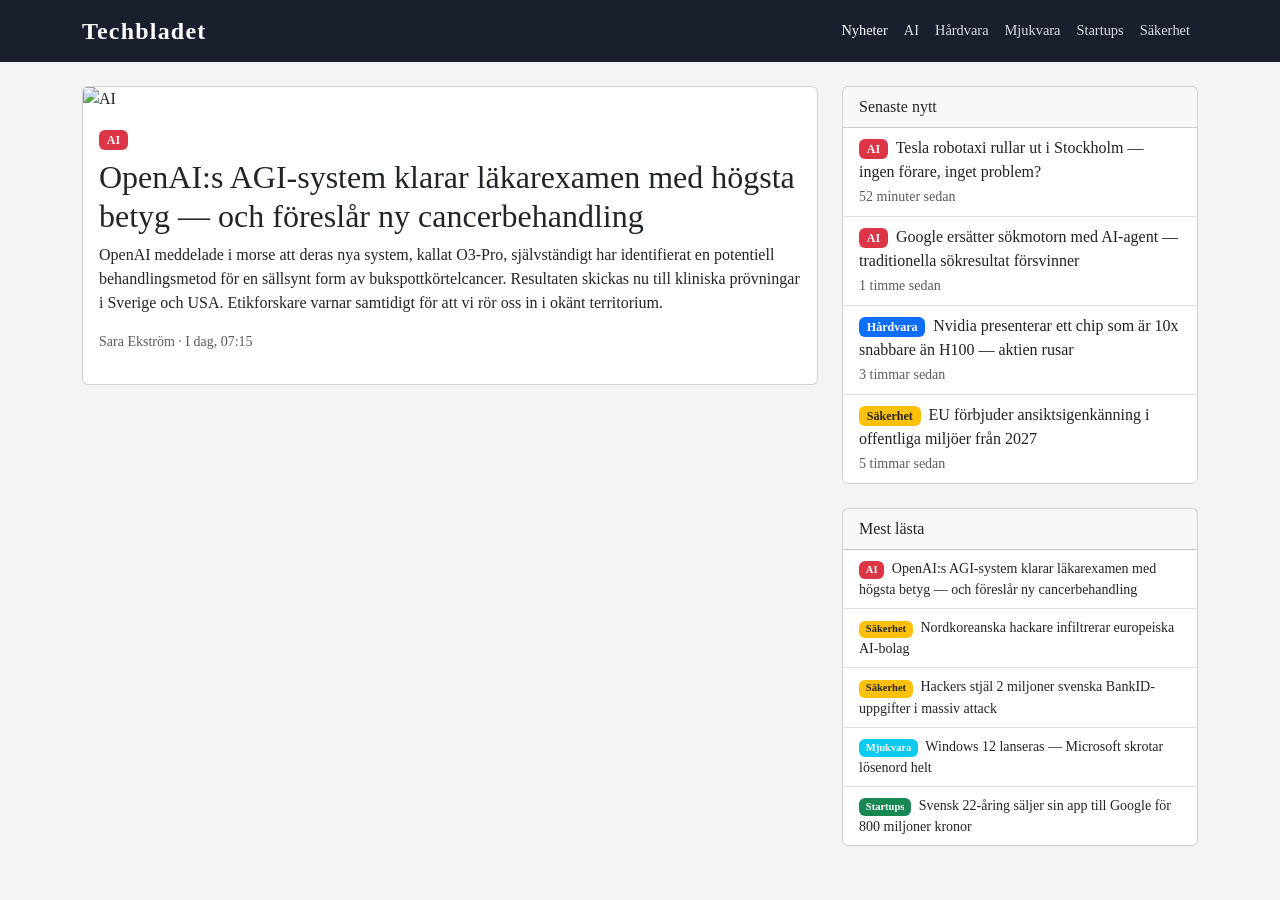
==== index.html @ de8d26e8 "add hero article & side bar" ====
<!DOCTYPE html>
<html lang="sv">
<head>
    <meta charset="UTF-8">
    <meta name="viewport" content="width=device-width, initial-scale=1.0">
    <title>Techbladet</title>
    <link
      href="https://cdn.jsdelivr.net/npm/bootstrap@5.3.3/dist/css/bootstrap.min.css"
      rel="stylesheet"
    />
    <link rel="stylesheet" href="style.css" />
</head>
<body>

        <!-- NAVBAR -->
    <nav class="navbar navbar-expand-md">
      <div class="container">
        <a class="navbar-brand" href="#">Techbladet</a>
        <button
          class="navbar-toggler"
          type="button"
          data-bs-toggle="collapse"
          data-bs-target="#nav"
          aria-controls="nav"
          aria-expanded="false"
          aria-label="Öppna meny"
        >
          <span class="navbar-toggler-icon"></span>
        </button>
        <div class="collapse navbar-collapse" id="nav">
          <ul class="navbar-nav ms-auto">
            <li class="nav-item"><a class="nav-link active" href="#">Nyheter</a></li>
            <li class="nav-item"><a class="nav-link" href="#">AI</a></li>
            <li class="nav-item"><a class="nav-link" href="#">Hårdvara</a></li>
            <li class="nav-item"><a class="nav-link" href="#">Mjukvara</a></li>
            <li class="nav-item"><a class="nav-link" href="#">Startups</a></li>
            <li class="nav-item"><a class="nav-link" href="#">Säkerhet</a></li>
          </ul>
        </div>
      </div>
    </nav>

    <!-- MAIN -->
    <main class="container my-4">
      <div class="row g-4">
 
        <!-- ARTIKLAR -->
        <div class="col-md-8">
 
          <!-- Hero artikel -->
          <a href="#" class="card-link">
          <article class="card mb-4">
            <img
              src="https://images.unsplash.com/photo-1677442135703-1787eea5ce01?w=800&q=80"
              class="card-img-top"
              alt="AI"
            />
            <div class="card-body">
              <span class="badge bg-danger mb-2">AI</span>
              <h2 class="card-title">OpenAI:s AGI-system klarar läkarexamen med högsta betyg — och föreslår ny cancerbehandling</h2>
              <p class="card-text">
                OpenAI meddelade i morse att deras nya system, kallat O3-Pro, självständigt
                har identifierat en potentiell behandlingsmetod för en sällsynt form av
                bukspottkörtelcancer. Resultaten skickas nu till kliniska prövningar i Sverige
                och USA. Etikforskare varnar samtidigt för att vi rör oss in i okänt territorium.
              </p>
              <p class="text-muted small">Sara Ekström &middot; I dag, 07:15</p>
            </div>
          </article>
        </a>
        </div>

                <!-- SIDEBAR -->
        <aside class="col-md-4">
 
          <!-- Senaste nytt -->
          <div class="card mb-4">
            <div class="card-header">Senaste nytt</div>
            <ul class="list-group list-group-flush">
              <li class="list-group-item">
                <span class="badge bg-danger me-1">AI</span>
                <a href="#">Tesla robotaxi rullar ut i Stockholm — ingen förare, inget problem?</a>
                  <br>
                  <small class="text-muted">52 minuter sedan</small>
              </li>
              <li class="list-group-item">
                <span class="badge bg-danger me-1">AI</span>
                <a href="#">Google ersätter sökmotorn med AI-agent — traditionella sökresultat försvinner</a>
                  <br>
                  <small class="text-muted">1 timme sedan</small>
              </li>
              <li class="list-group-item">
                <span class="badge bg-primary me-1">Hårdvara</span>
                <a href="#">Nvidia presenterar ett chip som är 10x snabbare än H100 — aktien rusar</a>
                  <br>
                  <small class="text-muted">3 timmar sedan</small>
              </li>
              <li class="list-group-item">
                <span class="badge bg-warning text-dark me-1">Säkerhet</span>
                <a href="#">EU förbjuder ansiktsigenkänning i offentliga miljöer från 2027</a>
                  <br>
                  <small class="text-muted">5 timmar sedan</small>
              </li>
            </ul>
          </div>
 
          <!-- Mest lästa -->
          <div class="card mb-4">
            <div class="card-header">Mest lästa</div>
            <ul class="list-group list-group-flush">
              <li class="list-group-item small">
                <span class="badge bg-danger me-1">AI</span>
                OpenAI:s AGI-system klarar läkarexamen med högsta betyg — och föreslår ny cancerbehandling
              </li>
              <li class="list-group-item small">
                <span class="badge bg-warning text-dark me-1">Säkerhet</span>
                Nordkoreanska hackare infiltrerar europeiska AI-bolag
              </li>
              <li class="list-group-item small">
                <span class="badge bg-warning text-dark me-1">Säkerhet</span>
                Hackers stjäl 2 miljoner svenska BankID-uppgifter i massiv attack
              </li>
              <li class="list-group-item small">
                <span class="badge bg-info me-1">Mjukvara</span>
                Windows 12 lanseras — Microsoft skrotar lösenord helt
              </li>
              <li class="list-group-item small">
                <span class="badge bg-success me-1">Startups</span>
                Svensk 22-åring säljer sin app till Google för 800 miljoner kronor
              </li>
              
            </ul>
          </div>
              </main>
    
</body>
</html>
---- style.css ----
body {
  background-color: #f4f4f4;
  font-family: Georgia, serif;
}

/* Navbar */
.navbar {
  background-color: #1a1f2e;
}

.navbar-brand {
  color: #fff;
  font-size: 1.5rem;
  font-weight: bold;
  letter-spacing: 0.05em;
}

.navbar-brand:hover {
  color: #fff;
}

.nav-link {
  color: rgba(255, 255, 255, 0.85) !important;
  font-size: 0.9rem;
}

.nav-link:hover,
.nav-link.active {
  color: #fff !important;
}

.navbar-toggler-icon {
  filter: invert(1);
}

.navbar-toggler {
  border-color: rgba(255, 255, 255, 0.4);
}

.nav-link:hover {
  text-decoration: underline;
}

/* Side Bar */
.list-group-item a {
  color: #222;
  text-decoration: none;
}

.list-group-item a:hover {
  text-decoration: underline;
}

/* Articles */
.card-link {
  text-decoration: none;
  color: inherit;
  display: block;
}

.card-link:hover .card {
  box-shadow: 0 4px 12px rgba(0, 0, 0, 0.15);
}

.card-link:hover .card-title {
  text-decoration: underline;
}
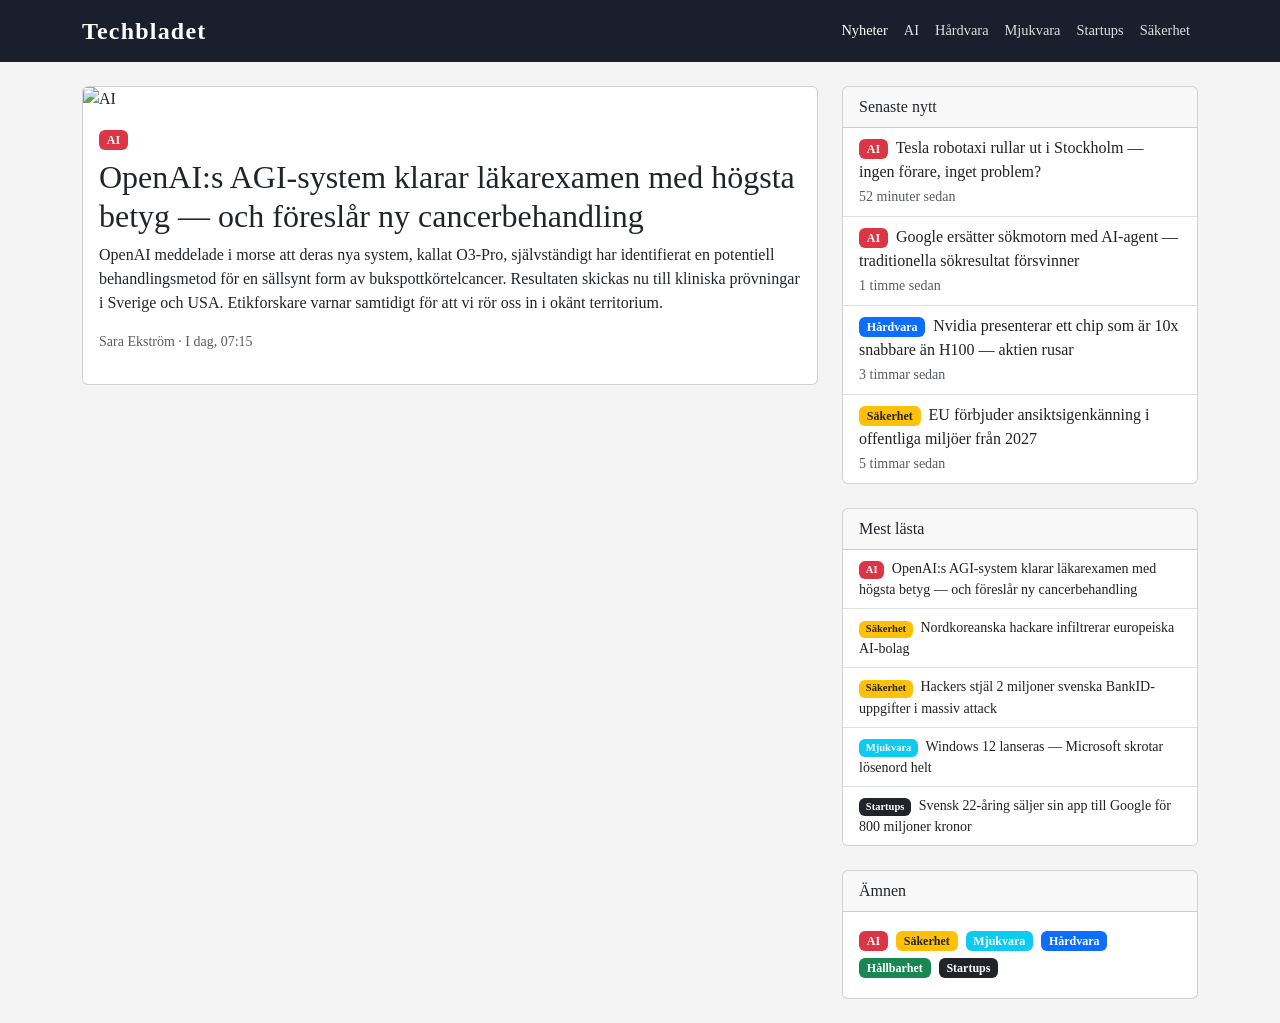
==== commit a39ac336: "add topics to side bar" ====
--- a/index.html
+++ b/index.html
@@ -110,26 +110,38 @@
             <ul class="list-group list-group-flush">
               <li class="list-group-item small">
                 <span class="badge bg-danger me-1">AI</span>
-                OpenAI:s AGI-system klarar läkarexamen med högsta betyg — och föreslår ny cancerbehandling
+                <a href="#">OpenAI:s AGI-system klarar läkarexamen med högsta betyg — och föreslår ny cancerbehandling</a>
               </li>
               <li class="list-group-item small">
                 <span class="badge bg-warning text-dark me-1">Säkerhet</span>
-                Nordkoreanska hackare infiltrerar europeiska AI-bolag
+                <a href="#">Nordkoreanska hackare infiltrerar europeiska AI-bolag</a>
               </li>
               <li class="list-group-item small">
                 <span class="badge bg-warning text-dark me-1">Säkerhet</span>
-                Hackers stjäl 2 miljoner svenska BankID-uppgifter i massiv attack
+                <a href="#">Hackers stjäl 2 miljoner svenska BankID-uppgifter i massiv attack</a>
               </li>
               <li class="list-group-item small">
                 <span class="badge bg-info me-1">Mjukvara</span>
-                Windows 12 lanseras — Microsoft skrotar lösenord helt
+                <a href="#">Windows 12 lanseras — Microsoft skrotar lösenord helt</a>
               </li>
               <li class="list-group-item small">
-                <span class="badge bg-success me-1">Startups</span>
-                Svensk 22-åring säljer sin app till Google för 800 miljoner kronor
+                <span class="badge bg-dark me-1">Startups</span>
+                <a href="#">Svensk 22-åring säljer sin app till Google för 800 miljoner kronor</a>
               </li>
-              
             </ul>
+          </div>
+
+                    <!-- Topics -->
+          <div class="card">
+            <div class="card-header">Ämnen</div>
+            <div class="card-body">
+              <a href="#" class="badge bg-danger me-1 mb-1">AI</a>
+              <a href="#" class="badge bg-warning text-dark me-1 mb-1">Säkerhet</a>
+              <a href="#" class="badge bg-info me-1 mb-1">Mjukvara</a>
+              <a href="#" class="badge bg-primary me-1 mb-1">Hårdvara</a>
+              <a href="#" class="badge bg-success me-1 mb-1">Hållbarhet</a>
+              <a href="#" class="badge bg-dark me-1 mb-1">Startups</a>
+            </div>
           </div>
               </main>
     
--- a/style.css
+++ b/style.css
@@ -51,6 +51,16 @@
   text-decoration: underline;
 }
 
+.badge {
+  text-decoration: none;
+}
+
+.badge:hover {
+  text-decoration: underline;
+  cursor: pointer;
+}
+
+
 /* Articles */
 .card-link {
   text-decoration: none;
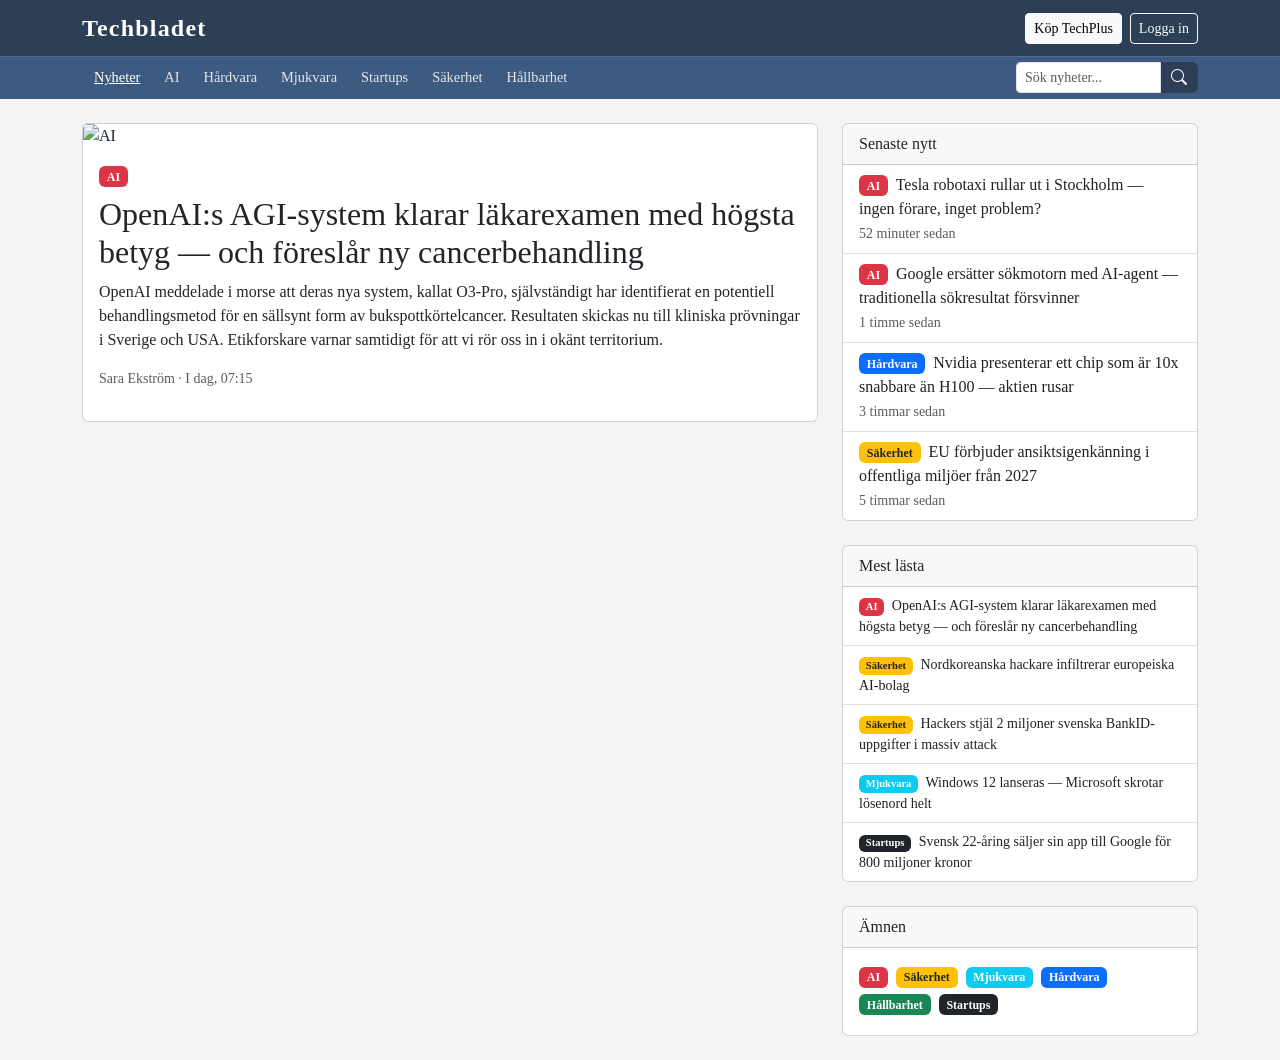
==== commit 85b3302b: "change nav bar position, add buttons & search field" ====
--- a/index.html
+++ b/index.html
@@ -4,41 +4,47 @@
     <meta charset="UTF-8">
     <meta name="viewport" content="width=device-width, initial-scale=1.0">
     <title>Techbladet</title>
-    <link
-      href="https://cdn.jsdelivr.net/npm/bootstrap@5.3.3/dist/css/bootstrap.min.css"
-      rel="stylesheet"
-    />
+<link
+  href="https://cdn.jsdelivr.net/npm/bootstrap@5.3.3/dist/css/bootstrap.min.css"
+  rel="stylesheet" />
+<link
+  href="https://cdn.jsdelivr.net/npm/bootstrap-icons@1.11.3/font/bootstrap-icons.min.css"
+  rel="stylesheet" />
     <link rel="stylesheet" href="style.css" />
 </head>
 <body>
 
-        <!-- NAVBAR -->
-    <nav class="navbar navbar-expand-md">
-      <div class="container">
-        <a class="navbar-brand" href="#">Techbladet</a>
-        <button
-          class="navbar-toggler"
-          type="button"
-          data-bs-toggle="collapse"
-          data-bs-target="#nav"
-          aria-controls="nav"
-          aria-expanded="false"
-          aria-label="Öppna meny"
-        >
-          <span class="navbar-toggler-icon"></span>
-        </button>
-        <div class="collapse navbar-collapse" id="nav">
-          <ul class="navbar-nav ms-auto">
-            <li class="nav-item"><a class="nav-link active" href="#">Nyheter</a></li>
-            <li class="nav-item"><a class="nav-link" href="#">AI</a></li>
-            <li class="nav-item"><a class="nav-link" href="#">Hårdvara</a></li>
-            <li class="nav-item"><a class="nav-link" href="#">Mjukvara</a></li>
-            <li class="nav-item"><a class="nav-link" href="#">Startups</a></li>
-            <li class="nav-item"><a class="nav-link" href="#">Säkerhet</a></li>
-          </ul>
-        </div>
-      </div>
-    </nav>
+<!-- HEADER -->
+<header class="site-header">
+  <div class="container d-flex justify-content-between align-items-center">
+    <a class="navbar-brand" href="#">Techbladet</a>
+    <div class="d-flex gap-2">
+      <a href="#" class="btn btn-light btn-sm">Köp TechPlus</a>
+      <a href="#" class="btn btn-outline-light btn-sm">Logga in</a>
+    </div>
+  </div>
+</header>
+
+<!-- NAV BAR -->
+<nav class="category-nav">
+  <div class="container d-flex justify-content-between align-items-center">
+    <ul class="nav">
+      <li class="nav-item"><a class="nav-link active" href="#">Nyheter</a></li>
+      <li class="nav-item"><a class="nav-link" href="#">AI</a></li>
+      <li class="nav-item"><a class="nav-link" href="#">Hårdvara</a></li>
+      <li class="nav-item"><a class="nav-link" href="#">Mjukvara</a></li>
+      <li class="nav-item"><a class="nav-link" href="#">Startups</a></li>
+      <li class="nav-item"><a class="nav-link" href="#">Säkerhet</a></li>
+      <li class="nav-item"><a class="nav-link" href="#">Hållbarhet</a></li>
+    </ul>
+<div class="input-group search-group">
+  <input type="search" class="form-control form-control-sm search-input" placeholder="Sök nyheter..." />
+  <span class="input-group-text search-icon">
+    <i class="bi bi-search"></i>
+  </span>
+</div>
+  </div>
+</nav>
 
     <!-- MAIN -->
     <main class="container my-4">
@@ -70,7 +76,7 @@
         </a>
         </div>
 
-                <!-- SIDEBAR -->
+                <!-- SIDE BAR -->
         <aside class="col-md-4">
  
           <!-- Senaste nytt -->
@@ -131,7 +137,7 @@
             </ul>
           </div>
 
-                    <!-- Topics -->
+                    <!-- Ämnen -->
           <div class="card">
             <div class="card-header">Ämnen</div>
             <div class="card-body">
--- a/style.css
+++ b/style.css
@@ -3,10 +3,13 @@
   font-family: Georgia, serif;
 }
 
+/* Header */
+.site-header {
+  background-color: #2d3f55;
+  padding: 10px 0;
+}
+
 /* Navbar */
-.navbar {
-  background-color: #1a1f2e;
-}
 
 .navbar-brand {
   color: #fff;
@@ -27,6 +30,7 @@
 .nav-link:hover,
 .nav-link.active {
   color: #fff !important;
+  text-decoration: underline;
 }
 
 .navbar-toggler-icon {
@@ -37,8 +41,33 @@
   border-color: rgba(255, 255, 255, 0.4);
 }
 
-.nav-link:hover {
+
+.category-nav {
+  background-color:#3d5a80;
+  border-top: 1px solid rgba(255, 255, 255, 0.1);
+}
+
+.category-nav .nav-link {
+  color: rgba(255, 255, 255, 0.85);
+  font-size: 0.9rem;
+  padding: 10px 12px;
+}
+
+.category-nav .nav-link:hover {
+  color: #fff;
   text-decoration: underline;
+}
+
+.search-group {
+  width: 182px;
+}
+
+.search-icon {
+  background-color: #2d3f55;
+  border-color: #2d3f55;
+  color: #fff;
+  padding: 0 10px;
+  cursor: pointer;
 }
 
 /* Side Bar */
@@ -61,7 +90,7 @@
 }
 
 
-/* Articles */
+/* Artiklar */
 .card-link {
   text-decoration: none;
   color: inherit;
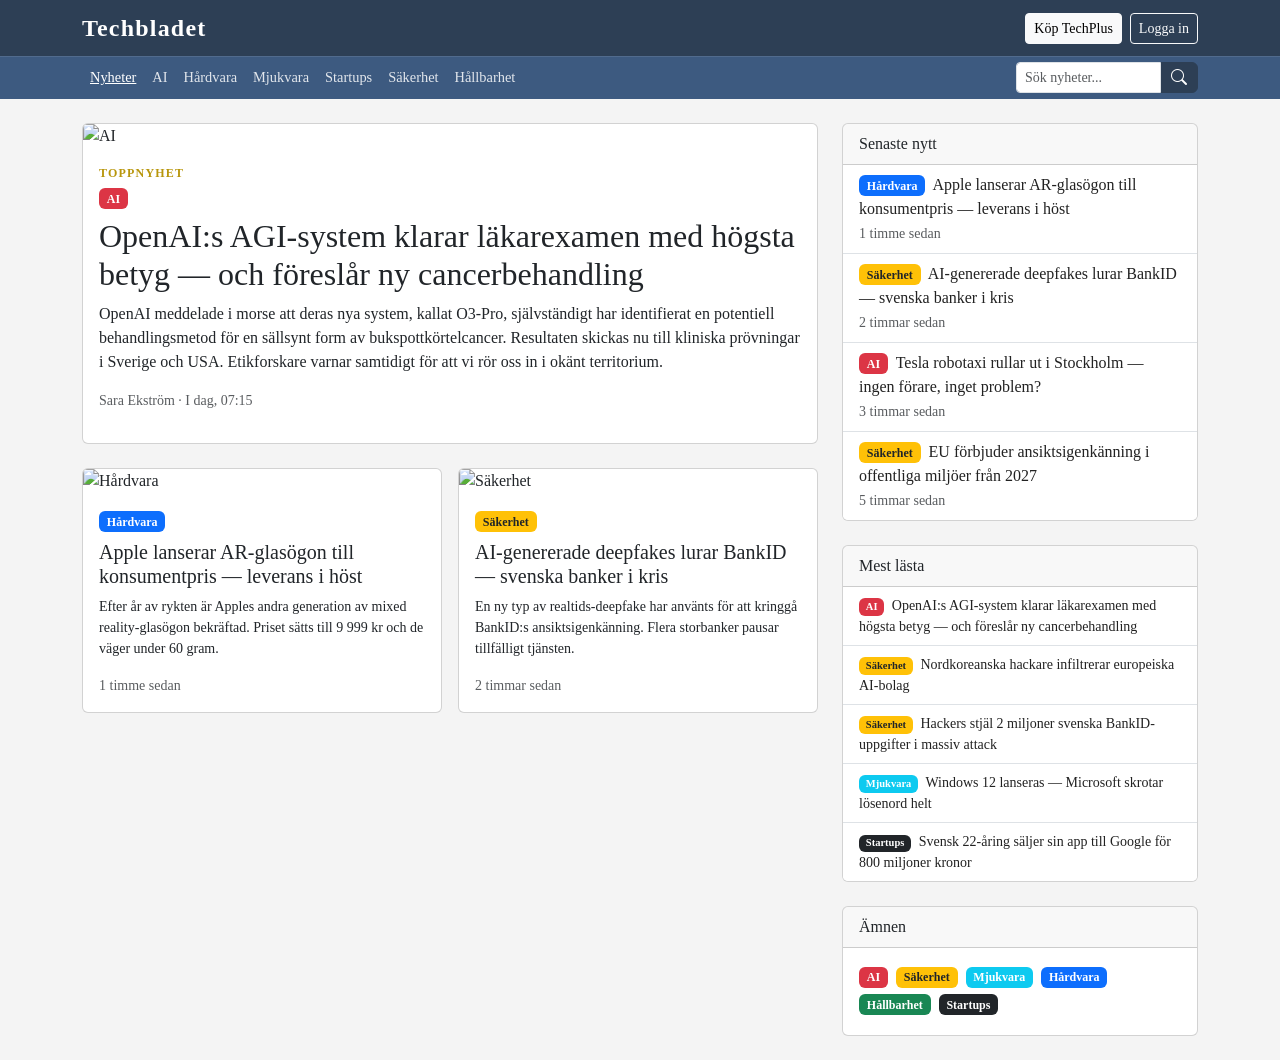
==== commit c5e5abee: "add two smaller articles & responsive design to nav bar" ====
--- a/index.html
+++ b/index.html
@@ -1,155 +1,265 @@
-<!DOCTYPE html>
+<!doctype html>
 <html lang="sv">
-<head>
-    <meta charset="UTF-8">
-    <meta name="viewport" content="width=device-width, initial-scale=1.0">
-    <title>Techbladet</title>
-<link
-  href="https://cdn.jsdelivr.net/npm/bootstrap@5.3.3/dist/css/bootstrap.min.css"
-  rel="stylesheet" />
-<link
-  href="https://cdn.jsdelivr.net/npm/bootstrap-icons@1.11.3/font/bootstrap-icons.min.css"
-  rel="stylesheet" />
+  <head>
+    <meta charset="UTF-8" />
+    <meta name="viewport" content="width=device-width, initial-scale=1.0" />
+    <title>Techbladet - senaste nyheterna om tech</title>
+    <link
+      href="https://cdn.jsdelivr.net/npm/bootstrap@5.3.3/dist/css/bootstrap.min.css"
+      rel="stylesheet"
+    />
+    <link
+      href="https://cdn.jsdelivr.net/npm/bootstrap-icons@1.11.3/font/bootstrap-icons.min.css"
+      rel="stylesheet"
+    />
     <link rel="stylesheet" href="style.css" />
-</head>
-<body>
-
-<!-- HEADER -->
-<header class="site-header">
-  <div class="container d-flex justify-content-between align-items-center">
-    <a class="navbar-brand" href="#">Techbladet</a>
-    <div class="d-flex gap-2">
-      <a href="#" class="btn btn-light btn-sm">Köp TechPlus</a>
-      <a href="#" class="btn btn-outline-light btn-sm">Logga in</a>
-    </div>
-  </div>
-</header>
-
-<!-- NAV BAR -->
-<nav class="category-nav">
-  <div class="container d-flex justify-content-between align-items-center">
-    <ul class="nav">
-      <li class="nav-item"><a class="nav-link active" href="#">Nyheter</a></li>
-      <li class="nav-item"><a class="nav-link" href="#">AI</a></li>
-      <li class="nav-item"><a class="nav-link" href="#">Hårdvara</a></li>
-      <li class="nav-item"><a class="nav-link" href="#">Mjukvara</a></li>
-      <li class="nav-item"><a class="nav-link" href="#">Startups</a></li>
-      <li class="nav-item"><a class="nav-link" href="#">Säkerhet</a></li>
-      <li class="nav-item"><a class="nav-link" href="#">Hållbarhet</a></li>
-    </ul>
-<div class="input-group search-group">
-  <input type="search" class="form-control form-control-sm search-input" placeholder="Sök nyheter..." />
-  <span class="input-group-text search-icon">
-    <i class="bi bi-search"></i>
-  </span>
-</div>
-  </div>
-</nav>
+  </head>
+  <body>
+    <!-- HEADER -->
+    <header class="site-header">
+      <div class="container d-flex justify-content-between align-items-center">
+        <a class="navbar-brand" href="#">Techbladet</a>
+        <div class="d-flex gap-2">
+          <a href="#" class="btn btn-light btn-sm">Köp TechPlus</a>
+          <a href="#" class="btn btn-outline-light btn-sm">Logga in</a>
+        </div>
+      </div>
+    </header>
+
+    <!-- NAV BAR -->
+    <nav class="navbar navbar-expand-md category-nav">
+      <div class="container">
+        <button
+          class="navbar-toggler ms-auto"
+          type="button"
+          data-bs-toggle="collapse"
+          data-bs-target="#nav"
+          aria-controls="nav"
+          aria-expanded="false"
+          aria-label="Öppna meny"
+        >
+          <span class="navbar-toggler-icon"></span>
+        </button>
+        <div class="collapse navbar-collapse" id="nav">
+          <ul class="navbar-nav me-auto">
+            <li class="nav-item">
+              <a class="nav-link active" href="#">Nyheter</a>
+            </li>
+            <li class="nav-item"><a class="nav-link" href="#">AI</a></li>
+            <li class="nav-item"><a class="nav-link" href="#">Hårdvara</a></li>
+            <li class="nav-item"><a class="nav-link" href="#">Mjukvara</a></li>
+            <li class="nav-item"><a class="nav-link" href="#">Startups</a></li>
+            <li class="nav-item"><a class="nav-link" href="#">Säkerhet</a></li>
+            <li class="nav-item">
+              <a class="nav-link" href="#">Hållbarhet</a>
+            </li>
+          </ul>
+          <div class="input-group search-group">
+            <input
+              type="search"
+              class="form-control form-control-sm search-input"
+              placeholder="Sök nyheter..."
+            />
+            <span class="input-group-text search-icon">
+              <i class="bi bi-search"></i>
+            </span>
+          </div>
+        </div>
+      </div>
+    </nav>
 
     <!-- MAIN -->
     <main class="container my-4">
       <div class="row g-4">
- 
         <!-- ARTIKLAR -->
         <div class="col-md-8">
- 
           <!-- Hero artikel -->
           <a href="#" class="card-link">
-          <article class="card mb-4">
-            <img
-              src="https://images.unsplash.com/photo-1677442135703-1787eea5ce01?w=800&q=80"
-              class="card-img-top"
-              alt="AI"
-            />
-            <div class="card-body">
-              <span class="badge bg-danger mb-2">AI</span>
-              <h2 class="card-title">OpenAI:s AGI-system klarar läkarexamen med högsta betyg — och föreslår ny cancerbehandling</h2>
-              <p class="card-text">
-                OpenAI meddelade i morse att deras nya system, kallat O3-Pro, självständigt
-                har identifierat en potentiell behandlingsmetod för en sällsynt form av
-                bukspottkörtelcancer. Resultaten skickas nu till kliniska prövningar i Sverige
-                och USA. Etikforskare varnar samtidigt för att vi rör oss in i okänt territorium.
-              </p>
-              <p class="text-muted small">Sara Ekström &middot; I dag, 07:15</p>
+            <article class="card mb-4">
+              <img
+                src="https://images.unsplash.com/photo-1677442135703-1787eea5ce01?w=800&q=80"
+                class="card-img-top"
+                alt="AI"
+              />
+              <div class="card-body">
+                <p class="toppnyhet">TOPPNYHET</p>
+                <span class="badge bg-danger mb-2">AI</span>
+                <h2 class="card-title">
+                  OpenAI:s AGI-system klarar läkarexamen med högsta betyg — och
+                  föreslår ny cancerbehandling
+                </h2>
+                <p class="card-text">
+                  OpenAI meddelade i morse att deras nya system, kallat O3-Pro,
+                  självständigt har identifierat en potentiell behandlingsmetod
+                  för en sällsynt form av bukspottkörtelcancer. Resultaten
+                  skickas nu till kliniska prövningar i Sverige och USA.
+                  Etikforskare varnar samtidigt för att vi rör oss in i okänt
+                  territorium.
+                </p>
+                <p class="text-muted small">
+                  Sara Ekström &middot; I dag, 07:15
+                </p>
+              </div>
+            </article>
+          </a>
+
+          <!-- Två mindre artiklar -->
+          <div class="row g-3 mb-4">
+            <div class="col-sm-6">
+              <a href="#" class="card-link">
+                <article class="card h-100">
+                  <img
+                    src="https://images.unsplash.com/photo-1518770660439-4636190af475?w=600&q=80"
+                    class="card-img-top"
+                    alt="Hårdvara"
+                  />
+                  <div class="card-body">
+                    <span class="badge bg-primary mb-2">Hårdvara</span>
+                    <h5 class="card-title">
+                      Apple lanserar AR-glasögon till konsumentpris — leverans i
+                      höst
+                    </h5>
+                    <p class="card-text small">
+                      Efter år av rykten är Apples andra generation av mixed
+                      reality-glasögon bekräftad. Priset sätts till 9 999 kr och
+                      de väger under 60 gram.
+                    </p>
+                    <p class="text-muted small mb-0">1 timme sedan</p>
+                  </div>
+                </article>
+              </a>
             </div>
-          </article>
-        </a>
+            <div class="col-sm-6">
+              <a href="#" class="card-link">
+                <article class="card h-100">
+                  <img
+                    src="https://images.unsplash.com/photo-1563986768609-322da13575f3?w=600&q=80"
+                    class="card-img-top"
+                    alt="Säkerhet"
+                  />
+                  <div class="card-body">
+                    <span class="badge bg-warning text-dark mb-2"
+                      >Säkerhet</span
+                    >
+                    <h5 class="card-title">
+                      AI-genererade deepfakes lurar BankID — svenska banker i
+                      kris
+                    </h5>
+                    <p class="card-text small">
+                      En ny typ av realtids-deepfake har använts för att kringgå
+                      BankID:s ansiktsigenkänning. Flera storbanker pausar
+                      tillfälligt tjänsten.
+                    </p>
+                    <p class="text-muted small mb-0">2 timmar sedan</p>
+                  </div>
+                </article>
+              </a>
+            </div>
+          </div>
         </div>
 
-                <!-- SIDE BAR -->
+        <!-- SIDE BAR -->
         <aside class="col-md-4">
- 
           <!-- Senaste nytt -->
           <div class="card mb-4">
             <div class="card-header">Senaste nytt</div>
             <ul class="list-group list-group-flush">
               <li class="list-group-item">
+                <span class="badge bg-primary me-1">Hårdvara</span>
+                <a href="#"
+                  >Apple lanserar AR-glasögon till konsumentpris — leverans i
+                  höst</a
+                >
+                <br />
+                <small class="text-muted">1 timme sedan</small>
+              </li>
+              <li class="list-group-item">
+                <span class="badge bg-warning text-dark me-1">Säkerhet</span>
+                <a href="#"
+                  >AI-genererade deepfakes lurar BankID — svenska banker i
+                  kris</a
+                >
+                <br />
+                <small class="text-muted">2 timmar sedan</small>
+              </li>
+              <li class="list-group-item">
                 <span class="badge bg-danger me-1">AI</span>
-                <a href="#">Tesla robotaxi rullar ut i Stockholm — ingen förare, inget problem?</a>
-                  <br>
-                  <small class="text-muted">52 minuter sedan</small>
-              </li>
-              <li class="list-group-item">
-                <span class="badge bg-danger me-1">AI</span>
-                <a href="#">Google ersätter sökmotorn med AI-agent — traditionella sökresultat försvinner</a>
-                  <br>
-                  <small class="text-muted">1 timme sedan</small>
-              </li>
-              <li class="list-group-item">
-                <span class="badge bg-primary me-1">Hårdvara</span>
-                <a href="#">Nvidia presenterar ett chip som är 10x snabbare än H100 — aktien rusar</a>
-                  <br>
-                  <small class="text-muted">3 timmar sedan</small>
-              </li>
-              <li class="list-group-item">
-                <span class="badge bg-warning text-dark me-1">Säkerhet</span>
-                <a href="#">EU förbjuder ansiktsigenkänning i offentliga miljöer från 2027</a>
-                  <br>
-                  <small class="text-muted">5 timmar sedan</small>
+                <a href="#"
+                  >Tesla robotaxi rullar ut i Stockholm — ingen förare, inget
+                  problem?</a
+                >
+                <br />
+                <small class="text-muted">3 timmar sedan</small>
+              </li>
+              <li class="list-group-item">
+                <span class="badge bg-warning text-dark me-1">Säkerhet</span>
+                <a href="#"
+                  >EU förbjuder ansiktsigenkänning i offentliga miljöer från
+                  2027</a
+                >
+                <br />
+                <small class="text-muted">5 timmar sedan</small>
               </li>
             </ul>
           </div>
- 
+
           <!-- Mest lästa -->
           <div class="card mb-4">
             <div class="card-header">Mest lästa</div>
             <ul class="list-group list-group-flush">
               <li class="list-group-item small">
                 <span class="badge bg-danger me-1">AI</span>
-                <a href="#">OpenAI:s AGI-system klarar läkarexamen med högsta betyg — och föreslår ny cancerbehandling</a>
-              </li>
-              <li class="list-group-item small">
-                <span class="badge bg-warning text-dark me-1">Säkerhet</span>
-                <a href="#">Nordkoreanska hackare infiltrerar europeiska AI-bolag</a>
-              </li>
-              <li class="list-group-item small">
-                <span class="badge bg-warning text-dark me-1">Säkerhet</span>
-                <a href="#">Hackers stjäl 2 miljoner svenska BankID-uppgifter i massiv attack</a>
+                <a href="#"
+                  >OpenAI:s AGI-system klarar läkarexamen med högsta betyg — och
+                  föreslår ny cancerbehandling</a
+                >
+              </li>
+              <li class="list-group-item small">
+                <span class="badge bg-warning text-dark me-1">Säkerhet</span>
+                <a href="#"
+                  >Nordkoreanska hackare infiltrerar europeiska AI-bolag</a
+                >
+              </li>
+              <li class="list-group-item small">
+                <span class="badge bg-warning text-dark me-1">Säkerhet</span>
+                <a href="#"
+                  >Hackers stjäl 2 miljoner svenska BankID-uppgifter i massiv
+                  attack</a
+                >
               </li>
               <li class="list-group-item small">
                 <span class="badge bg-info me-1">Mjukvara</span>
-                <a href="#">Windows 12 lanseras — Microsoft skrotar lösenord helt</a>
+                <a href="#"
+                  >Windows 12 lanseras — Microsoft skrotar lösenord helt</a
+                >
               </li>
               <li class="list-group-item small">
                 <span class="badge bg-dark me-1">Startups</span>
-                <a href="#">Svensk 22-åring säljer sin app till Google för 800 miljoner kronor</a>
+                <a href="#"
+                  >Svensk 22-åring säljer sin app till Google för 800 miljoner
+                  kronor</a
+                >
               </li>
             </ul>
           </div>
 
-                    <!-- Ämnen -->
+          <!-- Ämnen -->
           <div class="card">
             <div class="card-header">Ämnen</div>
             <div class="card-body">
               <a href="#" class="badge bg-danger me-1 mb-1">AI</a>
-              <a href="#" class="badge bg-warning text-dark me-1 mb-1">Säkerhet</a>
+              <a href="#" class="badge bg-warning text-dark me-1 mb-1"
+                >Säkerhet</a
+              >
               <a href="#" class="badge bg-info me-1 mb-1">Mjukvara</a>
               <a href="#" class="badge bg-primary me-1 mb-1">Hårdvara</a>
               <a href="#" class="badge bg-success me-1 mb-1">Hållbarhet</a>
               <a href="#" class="badge bg-dark me-1 mb-1">Startups</a>
             </div>
           </div>
-              </main>
-    
-</body>
-</html>+        </aside>
+      </div>
+    </main>
+    <script src="https://cdn.jsdelivr.net/npm/bootstrap@5.3.3/dist/js/bootstrap.bundle.min.js"></script>
+  </body>
+</html>
--- a/style.css
+++ b/style.css
@@ -41,15 +41,14 @@
   border-color: rgba(255, 255, 255, 0.4);
 }
 
-
 .category-nav {
-  background-color:#3d5a80;
+  background-color: #3d5a80;
   border-top: 1px solid rgba(255, 255, 255, 0.1);
+  padding-top: 0;
+  padding-bottom: 0;
 }
 
 .category-nav .nav-link {
-  color: rgba(255, 255, 255, 0.85);
-  font-size: 0.9rem;
   padding: 10px 12px;
 }
 
@@ -68,6 +67,10 @@
   color: #fff;
   padding: 0 10px;
   cursor: pointer;
+}
+
+.navbar-collapse.show {
+  padding-bottom: 10px;
 }
 
 /* Side Bar */
@@ -89,7 +92,6 @@
   cursor: pointer;
 }
 
-
 /* Artiklar */
 .card-link {
   text-decoration: none;
@@ -103,4 +105,12 @@
 
 .card-link:hover .card-title {
   text-decoration: underline;
-}+}
+
+.toppnyhet {
+  font-size: 0.75rem;
+  font-weight: bold;
+  letter-spacing: 0.1em;
+  color: #b8960c;
+  margin-bottom: 4px;
+}
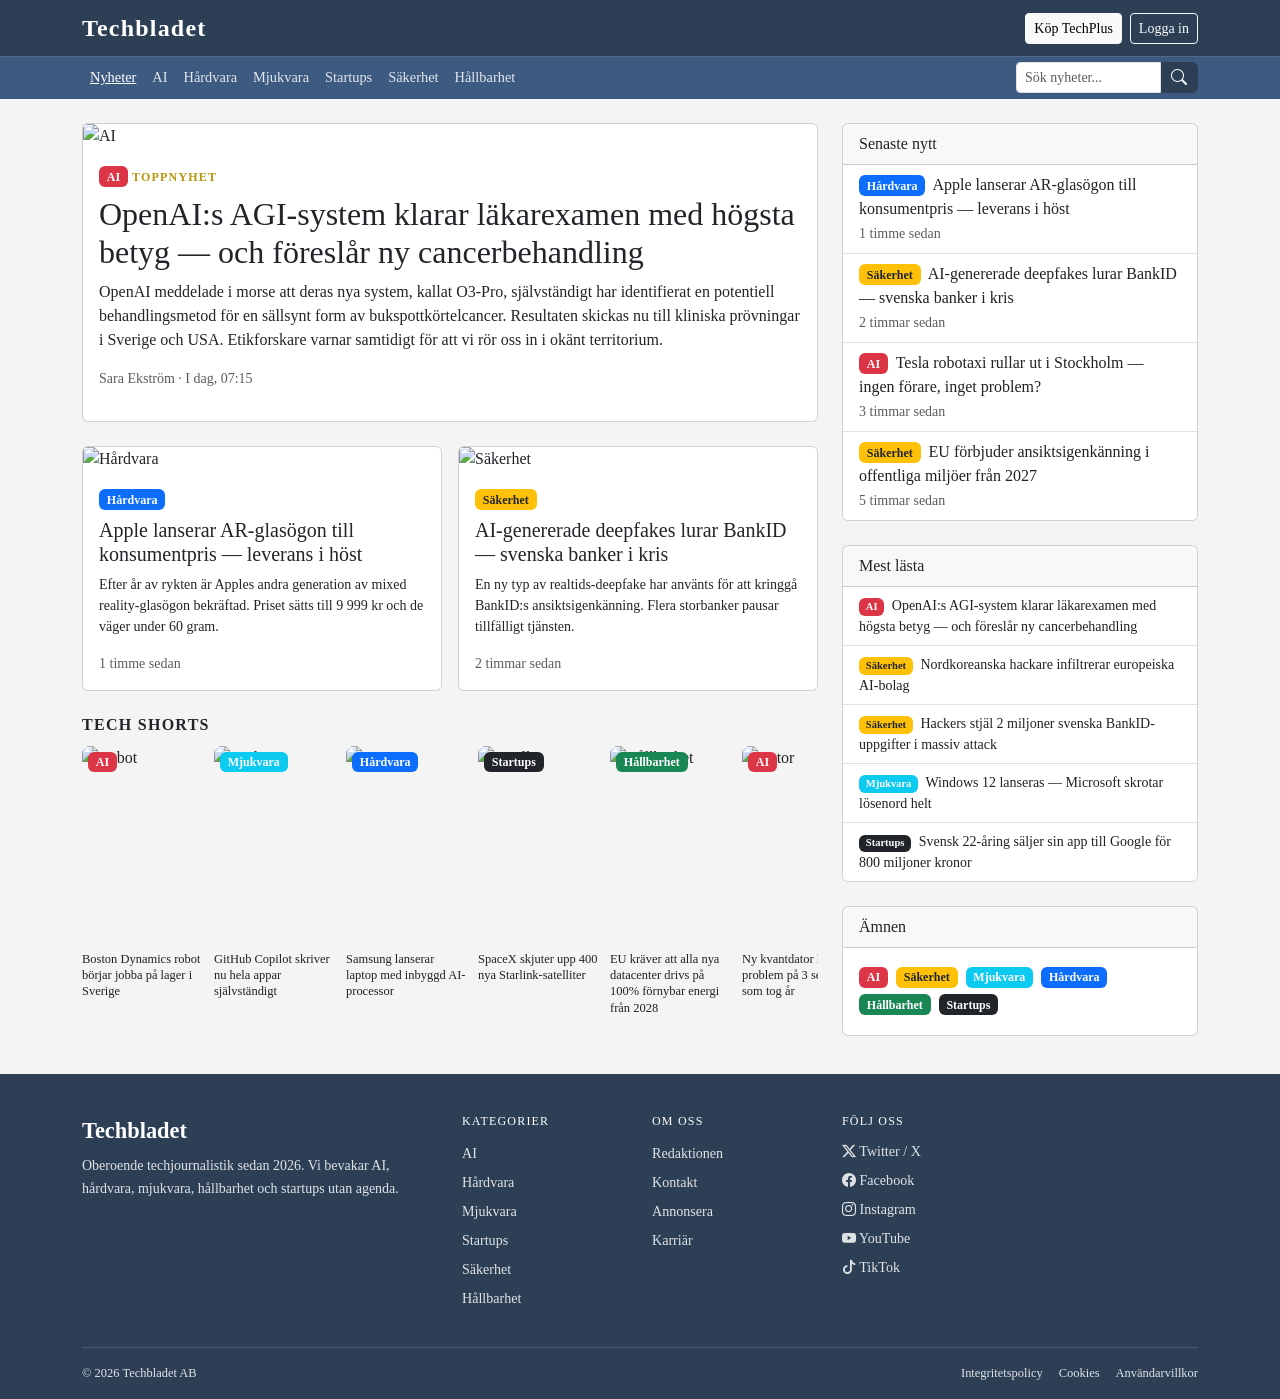
==== commit b8975564: "add shorts & footer" ====
--- a/index.html
+++ b/index.html
@@ -14,6 +14,7 @@
     />
     <link rel="stylesheet" href="style.css" />
   </head>
+
   <body>
     <!-- HEADER -->
     <header class="site-header">
@@ -82,8 +83,8 @@
                 alt="AI"
               />
               <div class="card-body">
-                <p class="toppnyhet">TOPPNYHET</p>
                 <span class="badge bg-danger mb-2">AI</span>
+                <span class="toppnyhet">TOPPNYHET</span>
                 <h2 class="card-title">
                   OpenAI:s AGI-system klarar läkarexamen med högsta betyg — och
                   föreslår ny cancerbehandling
@@ -156,6 +157,102 @@
               </a>
             </div>
           </div>
+
+          <!-- Shorts -->
+          <h6 class="shorts-title">Tech Shorts</h6>
+          <div class="shorts-wrapper">
+            <div class="shorts-row">
+              <a href="#" class="short-card">
+                <div class="short-img-wrap">
+                  <img
+                    src="https://images.unsplash.com/photo-1485827404703-89b55fcc595e?w=200&q=80"
+                    alt="Robot"
+                  />
+                  <span class="badge bg-danger short-badge">AI</span>
+                </div>
+                <p>Boston Dynamics robot börjar jobba på lager i Sverige</p>
+              </a>
+              <a href="#" class="short-card">
+                <div class="short-img-wrap">
+                  <img
+                    src="https://images.unsplash.com/photo-1526374965328-7f61d4dc18c5?w=200&q=80"
+                    alt="Kod"
+                  />
+                  <span class="badge bg-info short-badge">Mjukvara</span>
+                </div>
+                <p>GitHub Copilot skriver nu hela appar självständigt</p>
+              </a>
+              <a href="#" class="short-card">
+                <div class="short-img-wrap">
+                  <img
+                    src="https://images.unsplash.com/photo-1593642632559-0c6d3fc62b89?w=200&q=80"
+                    alt="Laptop"
+                  />
+                  <span class="badge bg-primary short-badge">Hårdvara</span>
+                </div>
+                <p>Samsung lanserar laptop med inbyggd AI-processor</p>
+              </a>
+              <a href="#" class="short-card">
+                <div class="short-img-wrap">
+                  <img
+                    src="https://images.unsplash.com/photo-1446776811953-b23d57bd21aa?w=200&q=80"
+                    alt="Satellit"
+                  />
+                  <span class="badge bg-dark short-badge">Startups</span>
+                </div>
+                <p>SpaceX skjuter upp 400 nya Starlink-satelliter</p>
+              </a>
+              <a href="#" class="short-card">
+                <div class="short-img-wrap">
+                  <img
+                    src="https://images.unsplash.com/photo-1473341304170-971dccb5ac1e?w=200&q=80"
+                    alt="Hållbarhet"
+                  />
+                  <span class="badge bg-success short-badge">Hållbarhet</span>
+                </div>
+                <p>
+                  EU kräver att alla nya datacenter drivs på 100% förnybar
+                  energi från 2028
+                </p>
+              </a>
+              <a href="#" class="short-card">
+                <div class="short-img-wrap">
+                  <img
+                    src="https://images.unsplash.com/photo-1531297484001-80022131f5a1?w=200&q=80"
+                    alt="Dator"
+                  />
+                  <span class="badge bg-danger short-badge">AI</span>
+                </div>
+                <p>Ny kvantdator löser problem på 3 sekunder som tog år</p>
+              </a>
+              <a href="#" class="short-card">
+                <div class="short-img-wrap">
+                  <img
+                    src="https://images.unsplash.com/photo-1504384308090-c894fdcc538d?w=200&q=80"
+                    alt="Kontor"
+                  />
+                  <span class="badge bg-info short-badge">Mjukvara</span>
+                </div>
+                <p>
+                  Microsoft Teams får inbyggd AI som sammanfattar möten
+                  automatiskt
+                </p>
+              </a>
+              <a href="#" class="short-card">
+                <div class="short-img-wrap">
+                  <img
+                    src="https://images.unsplash.com/photo-1620712943543-bcc4688e7485?w=200&q=80"
+                    alt="AI"
+                  />
+                  <span class="badge bg-danger short-badge">AI</span>
+                </div>
+                <p>
+                  Google DeepMind löser proteinfällning 100x snabbare än
+                  AlphaFold
+                </p>
+              </a>
+            </div>
+          </div>
         </div>
 
         <!-- SIDE BAR -->
@@ -260,6 +357,63 @@
         </aside>
       </div>
     </main>
+
+    <!-- FOOTER -->
+    <footer class="site-footer">
+      <div class="container">
+        <div class="row g-4 footer-top">
+          <div class="col-md-4">
+            <p class="footer-brand">Techbladet</p>
+            <p class="small footer-about">
+              Oberoende techjournalistik sedan 2026. Vi bevakar AI, hårdvara,
+              mjukvara, hållbarhet och startups utan agenda.
+            </p>
+          </div>
+
+          <div class="col-md-2 col-6">
+            <h6 class="footer-heading">Kategorier</h6>
+            <ul class="footer-links">
+              <li><a href="#">AI</a></li>
+              <li><a href="#">Hårdvara</a></li>
+              <li><a href="#">Mjukvara</a></li>
+              <li><a href="#">Startups</a></li>
+              <li><a href="#">Säkerhet</a></li>
+              <li><a href="#">Hållbarhet</a></li>
+            </ul>
+          </div>
+
+          <div class="col-md-2 col-6">
+            <h6 class="footer-heading">Om oss</h6>
+            <ul class="footer-links">
+              <li><a href="#">Redaktionen</a></li>
+              <li><a href="#">Kontakt</a></li>
+              <li><a href="#">Annonsera</a></li>
+              <li><a href="#">Karriär</a></li>
+            </ul>
+          </div>
+
+          <div class="col-md-4">
+            <h6 class="footer-heading">Följ oss</h6>
+            <div class="footer-social">
+              <a href="#"><i class="bi bi-twitter-x"></i> Twitter / X</a>
+              <a href="#"><i class="bi bi-facebook"></i> Facebook</a>
+              <a href="#"><i class="bi bi-instagram"></i> Instagram</a>
+              <a href="#"><i class="bi bi-youtube"></i> YouTube</a>
+              <a href="#"><i class="bi bi-tiktok"></i> TikTok</a>
+            </div>
+          </div>
+        </div>
+
+        <div class="footer-bottom">
+          <span>© 2026 Techbladet AB</span>
+          <div class="footer-legal">
+            <a href="#">Integritetspolicy</a>
+            <a href="#">Cookies</a>
+            <a href="#">Användarvillkor</a>
+          </div>
+        </div>
+      </div>
+    </footer>
     <script src="https://cdn.jsdelivr.net/npm/bootstrap@5.3.3/dist/js/bootstrap.bundle.min.js"></script>
   </body>
 </html>
--- a/style.css
+++ b/style.css
@@ -114,3 +114,151 @@
   color: #b8960c;
   margin-bottom: 4px;
 }
+
+/* Shorts */
+.shorts-title {
+  font-weight: bold;
+  text-transform: uppercase;
+  letter-spacing: 0.08em;
+  margin-bottom: 0.75rem;
+}
+
+.short-card {
+  flex-shrink: 0;
+  width: 120px;
+  text-decoration: none;
+  color: #222;
+}
+
+.short-card img {
+  width: 120px;
+  height: 200px;
+  object-fit: cover;
+  border-radius: 8px;
+  display: block;
+}
+
+.short-card p {
+  font-size: 0.78rem;
+  margin-top: 5px;
+  line-height: 1.3;
+}
+
+.short-card:hover p {
+  text-decoration: underline;
+}
+
+.shorts-wrapper {
+  width: 100%;
+  overflow-x: auto;
+}
+
+.shorts-row {
+  display: flex;
+  gap: 12px;
+  padding-bottom: 10px;
+  width: max-content;
+}
+
+.short-img-wrap {
+  position: relative;
+}
+
+.short-badge {
+  position: absolute;
+  top: 6px;
+  left: 6px;
+}
+
+/* Footer */
+.site-footer {
+  background-color: #2d3f55;
+  color: rgba(255, 255, 255, 0.85);
+  padding: 2.5rem 0 0;
+  margin-top: 2rem;
+}
+
+.footer-brand {
+  color: #fff;
+  font-size: 1.4rem;
+  font-weight: bold;
+  margin-bottom: 0.5rem;
+}
+
+.footer-about {
+  color: rgba(255, 255, 255, 0.85);
+  line-height: 1.6;
+}
+
+.footer-heading {
+  color: #fff;
+  font-size: 0.75rem;
+  text-transform: uppercase;
+  letter-spacing: 0.1em;
+  margin-bottom: 0.8rem;
+}
+
+.footer-links {
+  list-style: none;
+  padding: 0;
+  margin: 0;
+}
+
+.footer-links li {
+  margin-bottom: 5px;
+}
+
+.footer-links a {
+  color: rgba(255, 255, 255, 0.85);
+  text-decoration: none;
+  font-size: 0.88rem;
+}
+
+.footer-links a:hover {
+  color: #fff;
+  text-decoration: underline;
+}
+
+.footer-social {
+  display: flex;
+  flex-direction: column;
+  gap: 8px;
+}
+
+.footer-social a {
+  color: rgba(255, 255, 255, 0.85);
+  text-decoration: none;
+  font-size: 0.88rem;
+}
+
+.footer-social a:hover {
+  color: #fff;
+}
+
+.footer-bottom {
+  display: flex;
+  justify-content: space-between;
+  align-items: center;
+  border-top: 1px solid rgba(255, 255, 255, 0.15);
+  padding: 1rem 0;
+  margin-top: 2rem;
+  font-size: 0.78rem;
+  color: rgba(255, 255, 255, 0.85);
+  flex-wrap: wrap;
+  gap: 8px;
+}
+
+.footer-legal {
+  display: flex;
+  gap: 16px;
+}
+
+.footer-legal a {
+  color: rgba(255, 255, 255, 0.85);
+  text-decoration: none;
+}
+
+.footer-legal a:hover {
+  color: #fff;
+  text-decoration: underline;
+}
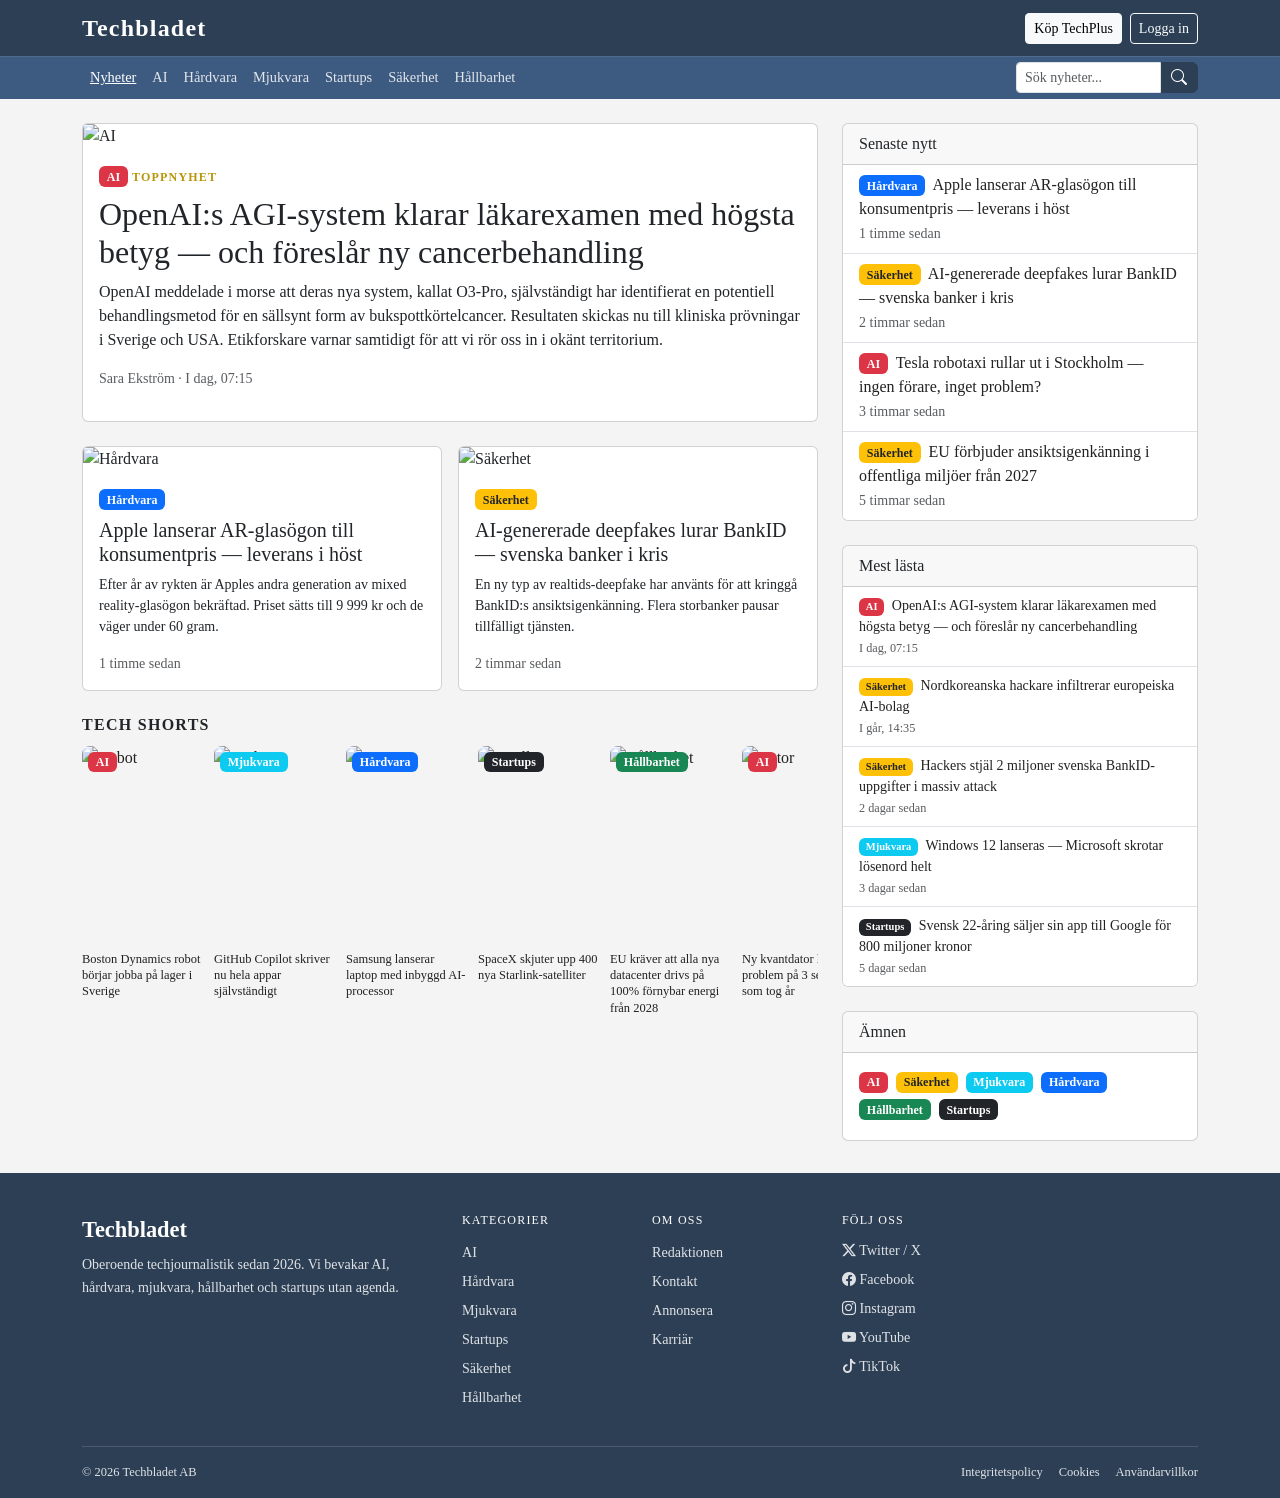
==== commit f995bd1f: "add publish dates to most read articles" ====
--- a/index.html
+++ b/index.html
@@ -310,12 +310,16 @@
                   >OpenAI:s AGI-system klarar läkarexamen med högsta betyg — och
                   föreslår ny cancerbehandling</a
                 >
+                <br />
+                <small class="text-muted">I dag, 07:15</small>
               </li>
               <li class="list-group-item small">
                 <span class="badge bg-warning text-dark me-1">Säkerhet</span>
                 <a href="#"
                   >Nordkoreanska hackare infiltrerar europeiska AI-bolag</a
                 >
+                <br />
+                <small class="text-muted">I går, 14:35</small>
               </li>
               <li class="list-group-item small">
                 <span class="badge bg-warning text-dark me-1">Säkerhet</span>
@@ -323,12 +327,16 @@
                   >Hackers stjäl 2 miljoner svenska BankID-uppgifter i massiv
                   attack</a
                 >
+                <br />
+                <small class="text-muted">2 dagar sedan</small>
               </li>
               <li class="list-group-item small">
                 <span class="badge bg-info me-1">Mjukvara</span>
                 <a href="#"
                   >Windows 12 lanseras — Microsoft skrotar lösenord helt</a
                 >
+                <br />
+                <small class="text-muted">3 dagar sedan</small>
               </li>
               <li class="list-group-item small">
                 <span class="badge bg-dark me-1">Startups</span>
@@ -336,6 +344,8 @@
                   >Svensk 22-åring säljer sin app till Google för 800 miljoner
                   kronor</a
                 >
+                <br />
+                <small class="text-muted">5 dagar sedan</small>
               </li>
             </ul>
           </div>
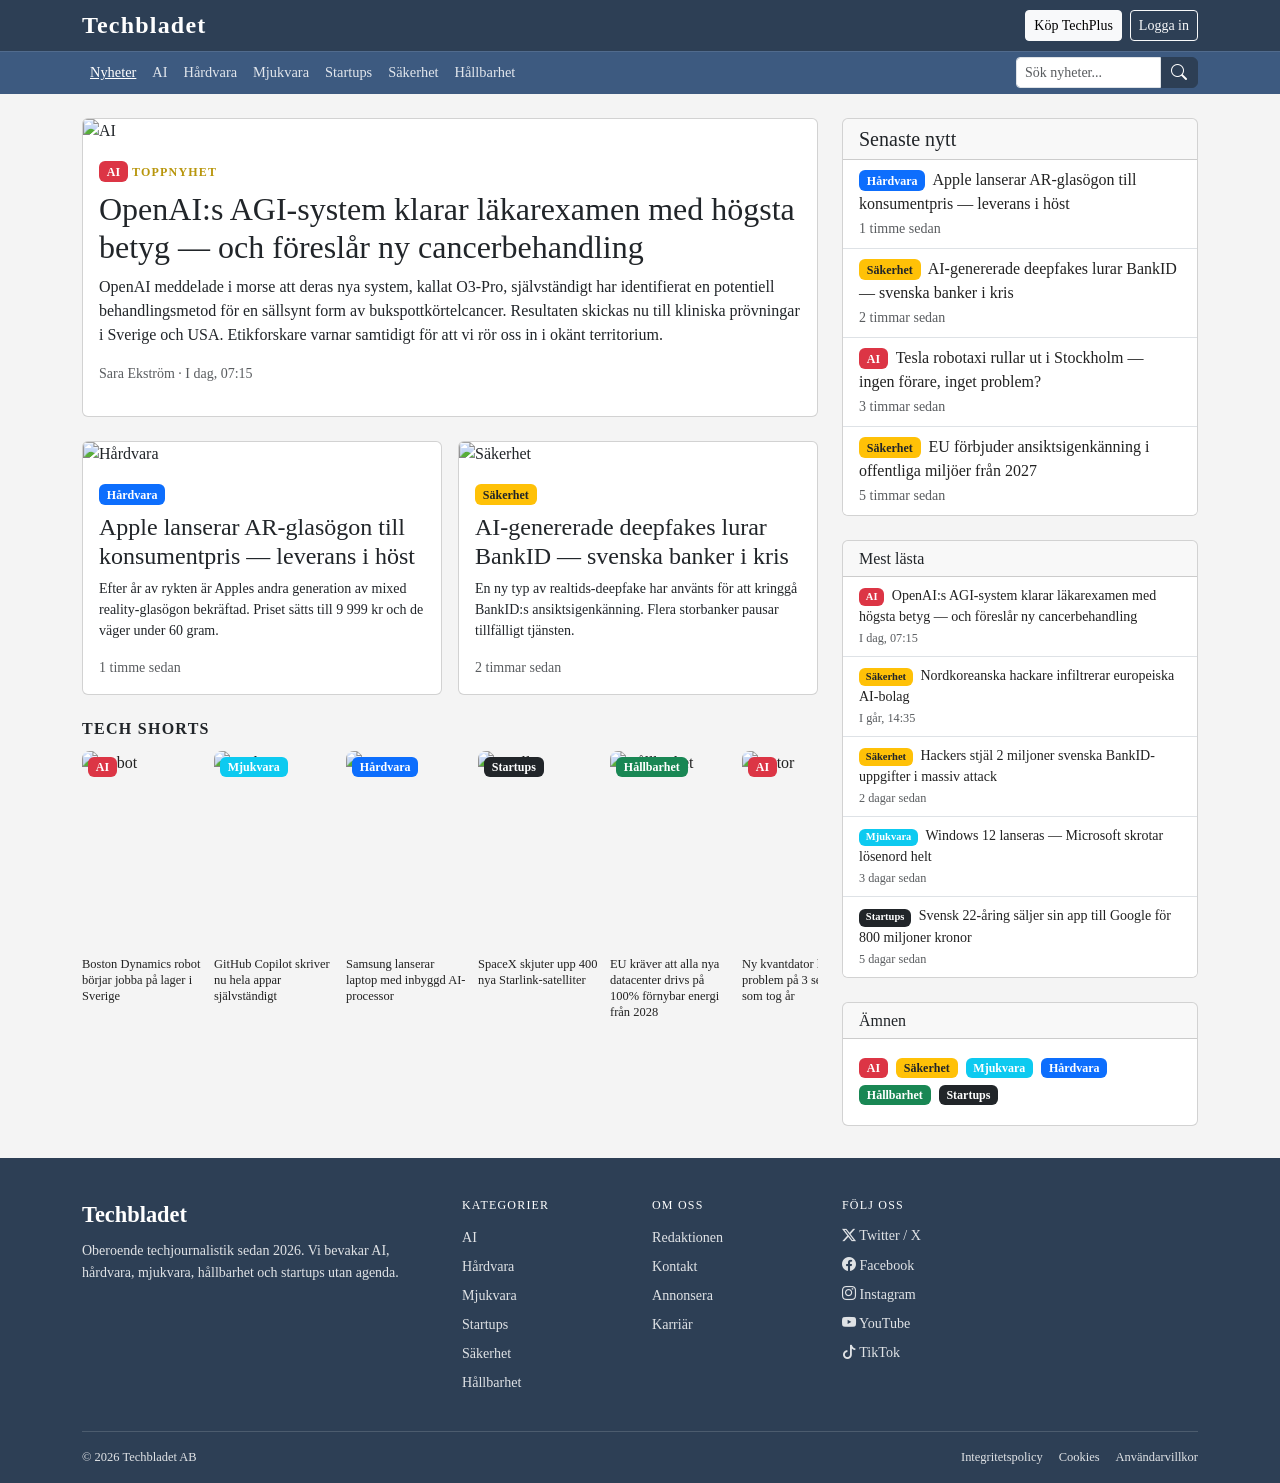
==== commit 42fcb960: "fix heading hierarchy" ====
--- a/index.html
+++ b/index.html
@@ -19,7 +19,9 @@
     <!-- HEADER -->
     <header class="site-header">
       <div class="container d-flex justify-content-between align-items-center">
-        <a class="navbar-brand" href="#">Techbladet</a>
+        <a class="navbar-brand" href="#"
+          ><h1 class="brand-title">Techbladet</h1></a
+        >
         <div class="d-flex gap-2">
           <a href="#" class="btn btn-light btn-sm">Köp TechPlus</a>
           <a href="#" class="btn btn-outline-light btn-sm">Logga in</a>
@@ -116,10 +118,10 @@
                   />
                   <div class="card-body">
                     <span class="badge bg-primary mb-2">Hårdvara</span>
-                    <h5 class="card-title">
+                    <h3 class="card-title small-card-title">
                       Apple lanserar AR-glasögon till konsumentpris — leverans i
                       höst
-                    </h5>
+                    </h3>
                     <p class="card-text small">
                       Efter år av rykten är Apples andra generation av mixed
                       reality-glasögon bekräftad. Priset sätts till 9 999 kr och
@@ -142,10 +144,10 @@
                     <span class="badge bg-warning text-dark mb-2"
                       >Säkerhet</span
                     >
-                    <h5 class="card-title">
+                    <h3 class="card-title small-card-title">
                       AI-genererade deepfakes lurar BankID — svenska banker i
                       kris
-                    </h5>
+                    </h3>
                     <p class="card-text small">
                       En ny typ av realtids-deepfake har använts för att kringgå
                       BankID:s ansiktsigenkänning. Flera storbanker pausar
@@ -159,7 +161,7 @@
           </div>
 
           <!-- Shorts -->
-          <h6 class="shorts-title">Tech Shorts</h6>
+          <h2 class="shorts-title">Tech Shorts</h2>
           <div class="shorts-wrapper">
             <div class="shorts-row">
               <a href="#" class="short-card">
@@ -259,7 +261,7 @@
         <aside class="col-md-4">
           <!-- Senaste nytt -->
           <div class="card mb-4">
-            <div class="card-header">Senaste nytt</div>
+            <h3 class="card-header h5">Senaste nytt</h3>
             <ul class="list-group list-group-flush">
               <li class="list-group-item">
                 <span class="badge bg-primary me-1">Hårdvara</span>
@@ -302,7 +304,7 @@
 
           <!-- Mest lästa -->
           <div class="card mb-4">
-            <div class="card-header">Mest lästa</div>
+            <h3 class="card-header h6">Mest lästa</h3>
             <ul class="list-group list-group-flush">
               <li class="list-group-item small">
                 <span class="badge bg-danger me-1">AI</span>
@@ -352,7 +354,7 @@
 
           <!-- Ämnen -->
           <div class="card">
-            <div class="card-header">Ämnen</div>
+            <h3 class="card-header h6">Ämnen</h3>
             <div class="card-body">
               <a href="#" class="badge bg-danger me-1 mb-1">AI</a>
               <a href="#" class="badge bg-warning text-dark me-1 mb-1"
@@ -381,7 +383,7 @@
           </div>
 
           <div class="col-md-2 col-6">
-            <h6 class="footer-heading">Kategorier</h6>
+            <h4 class="footer-heading">Kategorier</h4>
             <ul class="footer-links">
               <li><a href="#">AI</a></li>
               <li><a href="#">Hårdvara</a></li>
@@ -393,7 +395,7 @@
           </div>
 
           <div class="col-md-2 col-6">
-            <h6 class="footer-heading">Om oss</h6>
+            <h4 class="footer-heading">Om oss</h4>
             <ul class="footer-links">
               <li><a href="#">Redaktionen</a></li>
               <li><a href="#">Kontakt</a></li>
@@ -403,7 +405,7 @@
           </div>
 
           <div class="col-md-4">
-            <h6 class="footer-heading">Följ oss</h6>
+            <h4 class="footer-heading">Följ oss</h4>
             <div class="footer-social">
               <a href="#"><i class="bi bi-twitter-x"></i> Twitter / X</a>
               <a href="#"><i class="bi bi-facebook"></i> Facebook</a>
--- a/style.css
+++ b/style.css
@@ -9,16 +9,17 @@
   padding: 10px 0;
 }
 
+.brand-title {
+  font-size: 1.5rem;
+  font-weight: bold;
+  margin: 0;
+  color: #fff;
+  letter-spacing: 0.05em;
+}
+
 /* Navbar */
 
 .navbar-brand {
-  color: #fff;
-  font-size: 1.5rem;
-  font-weight: bold;
-  letter-spacing: 0.05em;
-}
-
-.navbar-brand:hover {
   color: #fff;
 }
 
@@ -115,8 +116,13 @@
   margin-bottom: 4px;
 }
 
+.small-card-title {
+  font-size: 1.5rem;
+}
+
 /* Shorts */
 .shorts-title {
+  font-size: 1rem;
   font-weight: bold;
   text-transform: uppercase;
   letter-spacing: 0.08em;
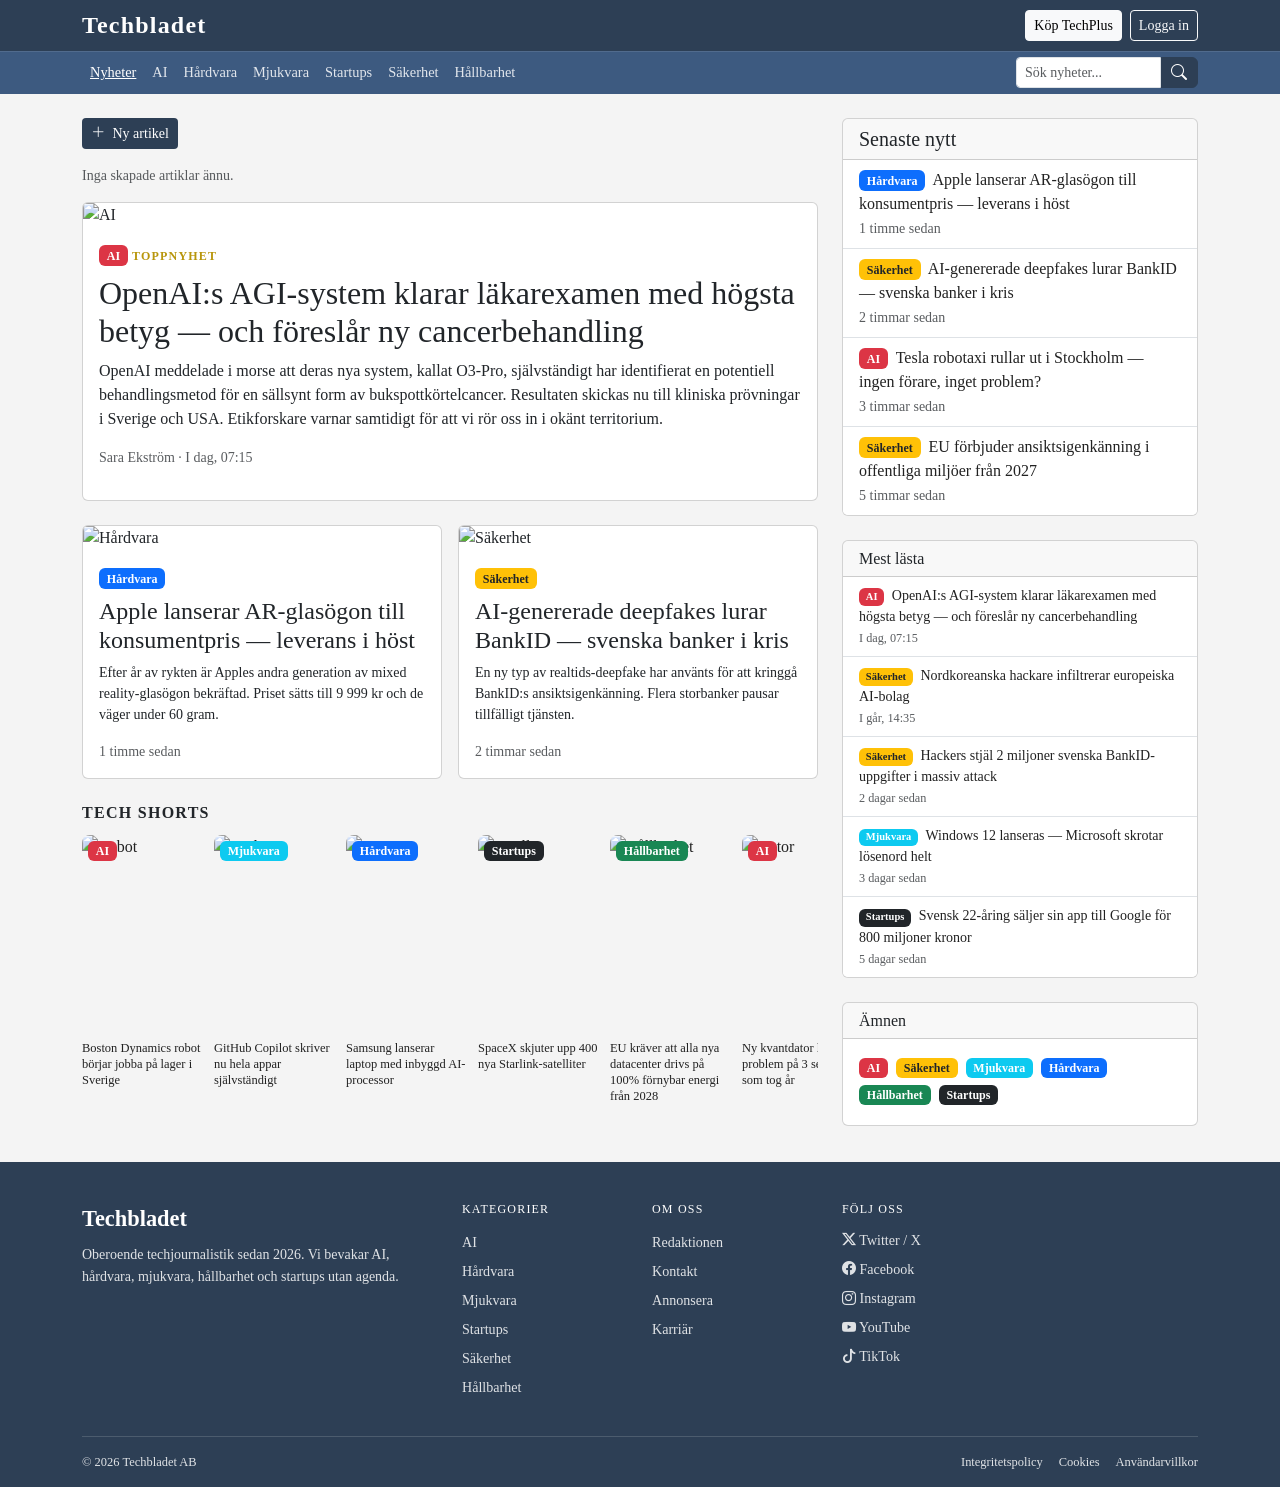
==== commit 33919ad8: "add dynamic article creation, deletion and localStorage persistence" ====
--- a/index.html
+++ b/index.html
@@ -426,6 +426,7 @@
         </div>
       </div>
     </footer>
+    <script src="app.js"></script>
     <script src="https://cdn.jsdelivr.net/npm/bootstrap@5.3.3/dist/js/bootstrap.bundle.min.js"></script>
   </body>
 </html>
--- a/style.css
+++ b/style.css
@@ -268,3 +268,68 @@
   color: #fff;
   text-decoration: underline;
 }
+
+/* Artikel-formulär */
+#article-form-section {
+  background: #fff;
+  border: 1px solid #dee2e6;
+  border-radius: 8px;
+  padding: 1.5rem;
+  margin-bottom: 1.5rem;
+}
+
+/* Toast container */
+.toast-container {
+  position: fixed;
+  bottom: 1.5rem;
+  right: 1.5rem;
+  z-index: 9999;
+  display: flex;
+  flex-direction: column;
+  gap: 8px;
+}
+
+.toast-msg {
+  background: #2d3f55;
+  color: #fff;
+  padding: 12px 18px;
+  border-radius: 6px;
+  font-size: 0.9rem;
+  box-shadow: 0 4px 16px rgba(0, 0, 0, 0.18);
+  opacity: 0;
+  transform: translateY(20px);
+  transition:
+    opacity 0.3s,
+    transform 0.3s;
+  min-width: 220px;
+}
+
+.toast-msg.show {
+  opacity: 1;
+  transform: translateY(0);
+}
+
+.toast-msg.success {
+  border-left: 4px solid #28a745;
+}
+.toast-msg.danger {
+  border-left: 4px solid #dc3545;
+}
+
+/* Artikel-kort med raderingsknapp */
+.article-delete-btn {
+  position: absolute;
+  top: 8px;
+  right: 8px;
+  z-index: 10;
+  opacity: 0;
+  transition: opacity 0.2s;
+}
+
+.article-wrapper {
+  position: relative;
+}
+
+.article-wrapper:hover .article-delete-btn {
+  opacity: 1;
+}
